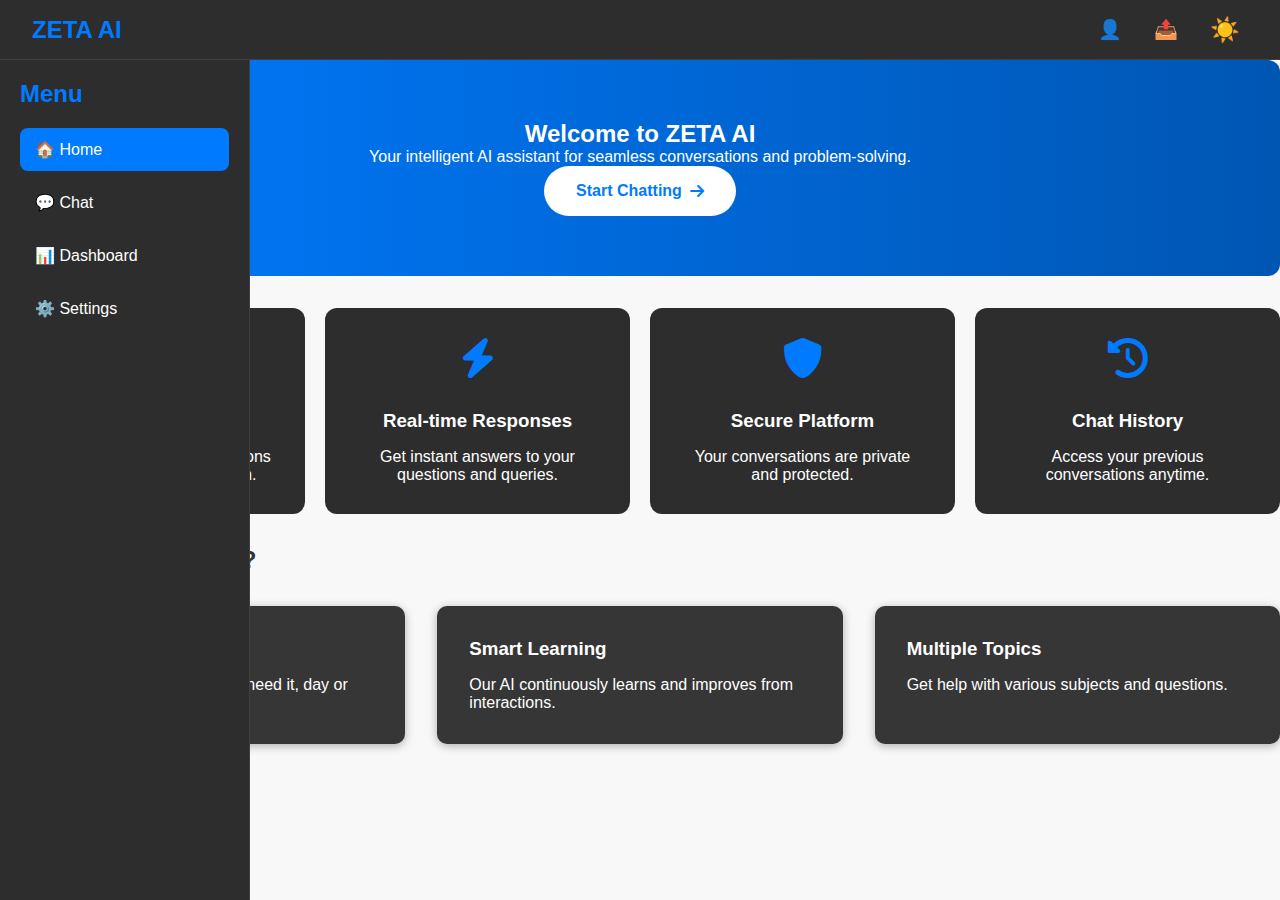
==== index.html @ 68289ae3 "Files added" ====
<!DOCTYPE html>
<html lang="en">
<head>
    <meta charset="UTF-8">
    <meta name="viewport" content="width=device-width, initial-scale=1.0">
    <title>ZETA AI</title>
    <link rel="stylesheet" href="css/styles.css">
    <link rel="stylesheet" href="https://cdnjs.cloudflare.com/ajax/libs/font-awesome/6.0.0/css/all.min.css">
</head>
<body>
    <header>
        <button class="menu-toggle" id="menuToggle">
            <i class="fas fa-bars"></i>
        </button>
        <h1>ZETA AI</h1>
        <div class="header-right">
            <button class="profile-btn">👤</button>
            <button id="logoutBtn">📤</button>
            <button id="theme-toggle">🌙</button>
        </div>
    </header>

    <aside class="menu" id="sideMenu">
        <h2>Menu</h2>
        <ul>
            <li><a href="index.html" class="active">🏠 Home</a></li>
            <li><a href="chat.html">💬 Chat</a></li>
            <li><a href="#">📊 Dashboard</a></li>
            <li><a href="#">⚙️ Settings</a></li>
        </ul>
    </aside>

    <main class="home-container">
        <section class="hero-section">
            <h2>Welcome to ZETA AI</h2>
            <p>Your intelligent AI assistant for seamless conversations and problem-solving.</p>
            <a href="chat.html" class="cta-button">Start Chatting <i class="fas fa-arrow-right"></i></a>
        </section>

        <div class="features-grid">
            <div class="feature-card">
                <i class="fas fa-robot"></i>
                <h3>AI-Powered Chat</h3>
                <p>Experience natural conversations with our advanced AI system.</p>
            </div>
            <div class="feature-card">
                <i class="fas fa-bolt"></i>
                <h3>Real-time Responses</h3>
                <p>Get instant answers to your questions and queries.</p>
            </div>
            <div class="feature-card">
                <i class="fas fa-shield-alt"></i>
                <h3>Secure Platform</h3>
                <p>Your conversations are private and protected.</p>
            </div>
            <div class="feature-card">
                <i class="fas fa-history"></i>
                <h3>Chat History</h3>
                <p>Access your previous conversations anytime.</p>
            </div>
        </div>

        <section class="info-section">
            <h2>Why Choose ZETA AI?</h2>
            <div class="info-grid">
                <div class="info-item">
                    <h3>24/7 Availability</h3>
                    <p>Get assistance whenever you need it, day or night.</p>
                </div>
                <div class="info-item">
                    <h3>Smart Learning</h3>
                    <p>Our AI continuously learns and improves from interactions.</p>
                </div>
                <div class="info-item">
                    <h3>Multiple Topics</h3>
                    <p>Get help with various subjects and questions.</p>
                </div>
            </div>
        </section>
    </main>

    <script src="js/auth.js"></script>
    <script src="js/theme.js"></script>
    <script src="js/menu.js"></script>
</body>
</html>
---- css/styles.css ----
:root {
    --primary-color: #007bff;
    --primary-hover: #0056b3;
    --bg-color: #111111;
    --text-color: #ffffff;
    --element-bg: #1e1e1e;
    --border-color: #2d2d2d;
    --shadow: 0 2px 10px rgba(0, 0, 0, 0.3);
    --menu-bg: #1e1e1e;
    --menu-width: 250px;
    --header-height: 60px;
    --card-bg: #ffffff;
    --card-text: #333;
    --hero-text: #ffffff;
    --feature-icon: #007bff;
    --menu-hover: #404040;
    --input-bg: #ffffff;
    --input-text: #333;
}

/* Dark theme variables */
[data-theme="dark"] {
    --bg-color: #1a1a1a;
    --text-color: #ffffff;
    --element-bg: #2d2d2d;
    --border-color: #404040;
    --shadow: 0 2px 10px rgba(0, 0, 0, 0.3);
    --card-bg: #363636;
    --card-text: #ffffff;
    --hero-text: #ffffff;
    --feature-icon: #007bff;
    --menu-hover: #404040;
    --input-bg: #2d2d2d;
    --input-text: #ffffff;
}

/* General Styles */
* {
    margin: 0;
    padding: 0;
    box-sizing: border-box;
}

body {
    font-family: 'Arial', sans-serif;
    background-color: var(--bg-color);
    color: var(--text-color);
    min-height: 100vh;
}

/* Auth Pages (Login/Register) Styles */
.auth-container {
    display: flex;
    justify-content: center;
    align-items: center;
    min-height: 100vh;
    padding: 1rem;
}

.auth-box {
    background-color: var(--element-bg);
    padding: 2rem;
    border-radius: 10px;
    box-shadow: var(--shadow);
    width: 100%;
    max-width: 400px;
}

.auth-box h1 {
    text-align: center;
    margin-bottom: 2rem;
    color: var(--primary-color);
}

.form-group {
    margin-bottom: 1.5rem;
}

.form-group label {
    display: block;
    margin-bottom: 0.5rem;
    font-weight: bold;
}

.form-group input {
    width: 100%;
    padding: 0.75rem;
    border: 1px solid var(--border-color);
    border-radius: 5px;
    font-size: 1rem;
    background-color: var(--element-bg);
    color: var(--text-color);
}

.auth-btn {
    width: 100%;
    padding: 0.75rem;
    background-color: var(--primary-color);
    color: white;
    border: none;
    border-radius: 5px;
    cursor: pointer;
    font-size: 1rem;
    transition: background-color 0.3s;
}

.auth-btn:hover {
    background-color: var(--primary-hover);
}

.auth-link {
    text-align: center;
    margin-top: 1rem;
}

.auth-link a {
    color: var(--primary-color);
    text-decoration: none;
}

/* Chat Page Styles */
header {
    position: fixed;
    top: 0;
    left: 0;
    right: 0;
    height: var(--header-height);
    background-color: var(--element-bg);
    padding: 0 20px;
    display: flex;
    justify-content: space-between;
    align-items: center;
    z-index: 1000;
    border-bottom: 1px solid var(--border-color);
}

header h1 {
    font-size: 1.5rem;
    color: var(--primary-color);
}

.header-right {
    display: flex;
    gap: 15px;
}

.header-right button {
    background: none;
    border: none;
    color: var(--text-color);
    font-size: 1.2rem;
    cursor: pointer;
    padding: 0.5rem;
}

.chat-container {
    margin-left: var(--menu-width);
    margin-top: var(--header-height);
    height: calc(100vh - var(--header-height));
    display: flex;
    flex-direction: column;
    background-color: var(--bg-color);
}

/* Add your existing chat styles here */

* {
    margin: 0;
    padding: 0;
    box-sizing: border-box;
    font-family: 'Poppins', sans-serif;
}

body {
    background: #f8f8f8;
    color: #333;
    transition: all 0.3s ease;
}

/* Dark Mode */
body.dark-mode {
    background: #121212;
    color: #fff;
    .features{
        .feature {
            background: #1e1e1e;
            box-shadow: 0 2px 4px rgba(255, 255, 255, 0.1);
        }
    }
}

/* Header Styles */
header {
    display: flex;
    justify-content: space-between;
    align-items: center;
    padding: 1rem 2rem;
    background: #6c43ff;
    color: white;
    position: relative;
}

.header-right {
    display: flex;
    align-items: center;
    gap: 1rem;
}

#theme-toggle, .profile-btn {
    background: transparent;
    border: none;
    font-size: 1.5rem;
    cursor: pointer;
    color: white;
    padding: 8px;
    border-radius: 50%;
    transition: all 0.3s ease;
}

#theme-toggle:hover, .profile-btn:hover {
    background: rgba(255, 255, 255, 0.15);
}

/* Features Section */
.features {
    display: flex;
    flex-wrap: wrap;
    justify-content: center;
    gap: 2rem;
    padding: 2rem;
    max-width: 1200px;
    margin: 0 auto;
}

.feature {
    flex: 1;
    min-width: 300px;
    max-width: 350px;
    background: white;
    padding: 1.5rem;
    border-radius: 12px;
    cursor: pointer;
    box-shadow: 0 4px 6px rgba(0,0,0,0.1);
}

.feature h2 {
    margin-bottom: 1rem;
}

.feature ul {
    list-style: none;
    padding-left: 0;
}

.feature li {
    margin: 0.5rem 0;
}

.feature:hover {
    transition: all 0.25s ease;
    transform: translateY(-8px);
}

.profile-btn i {
    font-size: 1.2rem;
}

/* Chat Container */
.chat-container {
    display: flex;
    height: 80vh;
    width: 90%;
    margin: 2rem auto;
    border-radius: 15px;
    overflow: hidden;
    box-shadow: 0 4px 6px rgba(0,0,0,0.1);
}

/* Menu Styles */
.menu {
    position: fixed;
    top: var(--header-height);
    left: 0;
    width: var(--menu-width);
    height: calc(100vh - var(--header-height));
    background-color: var(--menu-bg);
    padding: 20px;
    overflow-y: auto;
    border-right: 1px solid var(--border-color);
}

.menu h2 {
    color: var(--primary-color);
    margin-bottom: 20px;
}

.menu ul {
    list-style: none;
    padding: 0;
    margin: 0;
}

.menu li {
    margin-bottom: 10px;
}

.menu a {
    display: flex;
    align-items: center;
    padding: 12px 15px;
    color: var(--text-color);
    text-decoration: none;
    border-radius: 8px;
    transition: background-color 0.3s;
}

.menu a.active {
    background-color: var(--primary-color);
}

/* Chat Messages */
.chatbox {
    flex: 1;
    margin-left: var(--menu-width);
    display: flex;
    flex-direction: column;
    background-color: var(--element-bg);
}

.messages {
    flex: 1;
    overflow-y: auto;
    padding: 20px;
}

.message {
    max-width: 70%;
    margin-bottom: 20px;
}

.user-message {
    align-self: flex-end;
    background-color: var(--primary-color);
    color: white;
    border-radius: 15px 15px 0 15px;
}

.bot-message {
    align-self: flex-start;
    background-color: var(--element-bg);
}

.message-content {
    line-height: 1.5;
}

/* Input Box */
.input-box {
    background-color: var(--element-bg);
    padding: 20px;
    border-top: 1px solid var(--border-color);
    display: flex;
    gap: 10px;
}

.input-box input {
    flex: 1;
    padding: 12px;
    border: 1px solid var(--border-color);
    border-radius: 8px;
    background-color: var(--bg-color);
    color: var(--text-color);
}

.input-box button {
    padding: 12px 24px;
    background-color: var(--primary-color);
    color: white;
    border: none;
    border-radius: 8px;
    cursor: pointer;
}

/* Dark Mode Adjustments */
body.dark-mode header {
    background: #1a1a1a;
}

body.dark-mode .chatbox {
    background: #1e1e1e;
}

body.dark-mode .bot-message {
    background: #2d2d2d;
    color: #fff;
}

body.dark-mode .input-box {
    background: #1e1e1e;
    border-color: #333;
}

/* Markdown Styling */
.message-content pre {
    background: #f4f4f4;
    padding: 1rem;
    border-radius: 8px;
    overflow-x: auto;
    margin: 1rem 0;
}

.message-content code {
    font-family: 'Courier New', monospace;
    font-size: 0.9em;
}

.message-content strong {
    font-weight: 600;
}

.message-content em {
    font-style: italic;
}

body.dark-mode .message-content pre {
    background: #252526;
    color: #d4d4d4;
}

/* Start Chat Button */
.start-chat-btn {
    display: block;
    width: 200px;
    margin: 2rem auto;
    padding: 1rem;
    text-align: center;
    background: #6c43ff;
    color: white;
    text-decoration: none;
    border-radius: 8px;
    transition: background 0.3s;
}

.start-chat-btn:hover {
    background: #5734cc;
}

.login-container {
    display: flex;
    justify-content: center;
    align-items: center;
    min-height: 100vh;
    background-color: var(--bg-color);
}

.login-box {
    background-color: var(--element-bg);
    padding: 2rem;
    border-radius: 8px;
    box-shadow: 0 2px 10px rgba(0, 0, 0, 0.1);
    width: 100%;
    max-width: 400px;
}

.form-group {
    margin-bottom: 1rem;
}

.form-group label {
    display: block;
    margin-bottom: 0.5rem;
    color: var(--text-color);
}

.form-group input {
    width: 100%;
    padding: 0.5rem;
    border: 1px solid #ccc;
    border-radius: 4px;
    font-size: 1rem;
}

.login-btn {
    width: 100%;
    padding: 0.75rem;
    background-color: #007bff;
    color: white;
    border: none;
    border-radius: 4px;
    cursor: pointer;
    font-size: 1rem;
}

.login-btn:hover {
    background-color: #0056b3;
}

.register-link {
    text-align: center;
    margin-top: 1rem;
}

/* Animations */
@keyframes fadeIn {
    from {
        opacity: 0;
        transform: translateY(10px);
    }
    to {
        opacity: 1;
        transform: translateY(0);
    }
}

/* Responsive Design */
@media (max-width: 768px) {
    :root {
        --menu-width: 0;
    }

    .menu {
        transform: translateX(-100%);
        transition: transform 0.3s ease;
    }

    .menu.active {
        transform: translateX(0);
        width: 250px;
    }

    .home-container, .chat-container {
        margin-left: 0;
    }

    .menu-toggle {
        display: block;
    }

    .features-grid {
        grid-template-columns: 1fr;
        padding: 1rem;
    }
}

@media (max-width: 480px) {
    .header-right {
        gap: 0.5rem;
    }

    .input-box {
        padding: 0.5rem;
    }

    .input-box input {
        padding: 0.5rem;
    }

    .input-box button {
        padding: 0.5rem 1rem;
    }

    .message {
        max-width: 90%;
    }
}

/* Loading Animation */
.loading {
    display: inline-block;
    position: relative;
    width: 64px;
    height: 64px;
}

.loading div {
    position: absolute;
    background: var(--primary-color);
    opacity: 1;
    border-radius: 50%;
    animation: loading 1.4s cubic-bezier(0, 0.2, 0.8, 1) infinite;
}

@keyframes loading {
    0% {
        top: 28px;
        left: 28px;
        width: 0;
        height: 0;
        opacity: 1;
    }
    100% {
        top: -1px;
        left: -1px;
        width: 58px;
        height: 58px;
        opacity: 0;
    }
}

/* Theme Toggle Animation */
#theme-toggle {
    transition: transform 0.3s ease;
}

#theme-toggle:hover {
    transform: rotate(45deg);
}

/* Error Message Styles */
.error-message {
    background-color: #ff4444;
    color: white;
    padding: 0.75rem;
    border-radius: 5px;
    margin-bottom: 1rem;
    animation: fadeIn 0.3s ease;
}

/* Success Message Styles */
.success-message {
    background-color: #00C851;
    color: white;
    padding: 0.75rem;
    border-radius: 5px;
    margin-bottom: 1rem;
    animation: fadeIn 0.3s ease;
}

/* Mobile Menu Toggle */
.menu-toggle {
    display: none;
    font-size: 1.5rem;
    cursor: pointer;
    padding: 0.5rem;
    color: var(--text-color);
    border: none;
    background: none;
    z-index: 1000;
}

/* Hero Section */
.hero-section {
    text-align: center;
    padding: 60px 20px;
    background: linear-gradient(to right, var(--primary-color), var(--primary-hover));
    color: var(--hero-text);
    border-radius: 12px;
    margin-bottom: 2rem;
}

.hero-text {
    font-size: 1.2rem;
    margin: 1rem 0 2rem;
}

.cta-button {
    display: inline-flex;
    align-items: center;
    gap: 0.5rem;
    padding: 1rem 2rem;
    background-color: white;
    color: var(--primary-color);
    text-decoration: none;
    border-radius: 25px;
    font-weight: bold;
    transition: transform 0.3s;
}

.cta-button:hover {
    transform: translateY(-2px);
}

/* Features Grid */
.features-grid {
    display: grid;
    grid-template-columns: repeat(auto-fit, minmax(300px, 1fr));
    gap: 20px;
    margin-top: 30px;
}

.feature-card {
    background-color: var(--element-bg);
    padding: 30px;
    border-radius: 12px;
    text-align: center;
}

.feature-card i {
    font-size: 2.5rem;
    color: var(--feature-icon);
    margin-bottom: 1rem;
}

.feature-card h3 {
    color: var(--card-text);
    margin: 1rem 0;
}

.feature-card p {
    color: var(--card-text);
}

/* Info Section */
.info-section {
    padding: 2rem 0;
}

.info-grid {
    display: grid;
    grid-template-columns: repeat(auto-fit, minmax(300px, 1fr));
    gap: 2rem;
    margin-top: 2rem;
}

.info-item {
    background-color: var(--card-bg);
    color: var(--card-text);
    padding: 2rem;
    border-radius: 10px;
    box-shadow: var(--shadow);
}

.info-item h3 {
    color: var(--card-text);
    margin-bottom: 1rem;
}

/* Chat Enhancements */
.chat-header {
    padding: 1rem;
    background-color: var(--element-bg);
    border-bottom: 1px solid var(--border-color);
}

.chat-status {
    display: flex;
    align-items: center;
    gap: 0.5rem;
}

.status-dot {
    width: 8px;
    height: 8px;
    background-color: #00C851;
    border-radius: 50%;
}

.chat-info {
    margin-top: 2rem;
    padding: 1rem;
    border-top: 1px solid var(--border-color);
    color: var(--text-color);
}

.tips-list {
    list-style: none;
    margin-top: 1rem;
}

.tips-list li {
    display: flex;
    align-items: center;
    gap: 0.5rem;
    margin-bottom: 0.5rem;
    font-size: 0.9rem;
    color: var(--text-color);
}

.bot-header {
    display: flex;
    align-items: center;
    gap: 0.5rem;
    margin-bottom: 0.5rem;
    font-weight: bold;
    color: var(--primary-color);
}

.attachment-btn {
    background: none;
    border: none;
    color: var(--text-color);
    cursor: pointer;
    padding: 0.5rem;
}

/* Responsive Design */
@media (max-width: 768px) {
    .menu-toggle {
        display: block;
    }

    .menu {
        position: fixed;
        left: -100%;
        top: 70px; /* Height of header */
        width: 250px;
        height: calc(100vh - 70px);
        z-index: 1000;
        transition: left 0.3s ease;
    }

    .menu.active {
        left: 0;
    }

    .chatbox, .main-content {
        margin-left: 0;
        width: 100%;
    }

    .features-grid {
        grid-template-columns: 1fr;
    }

    .hero-section {
        padding: 2rem 1rem;
    }
}

@media (max-width: 480px) {
    .hero-text {
        font-size: 1rem;
    }

    .cta-button {
        padding: 0.75rem 1.5rem;
    }

    .feature-card {
        padding: 1.5rem;
    }

    .info-item {
        padding: 1.5rem;
    }
}

/* Add smooth transition for theme changes */
body * {
    transition: background-color 0.3s, color 0.3s;
}

/* Update header and menu styles */
header {
    background-color: var(--element-bg);
    color: var(--text-color);
}

.menu {
    background-color: var(--element-bg);
    color: var(--text-color);
}

.menu a {
    color: var(--text-color);
}

/* Update input styles */
input, textarea {
    background-color: var(--bg-color);
    color: var(--text-color);
    border: 1px solid var(--border-color);
}

/* Update button styles */
.header-right button {
    color: var(--text-color);
}

#theme-toggle {
    cursor: pointer;
    transition: transform 0.3s ease;
}

#theme-toggle:hover {
    transform: rotate(45deg);
}
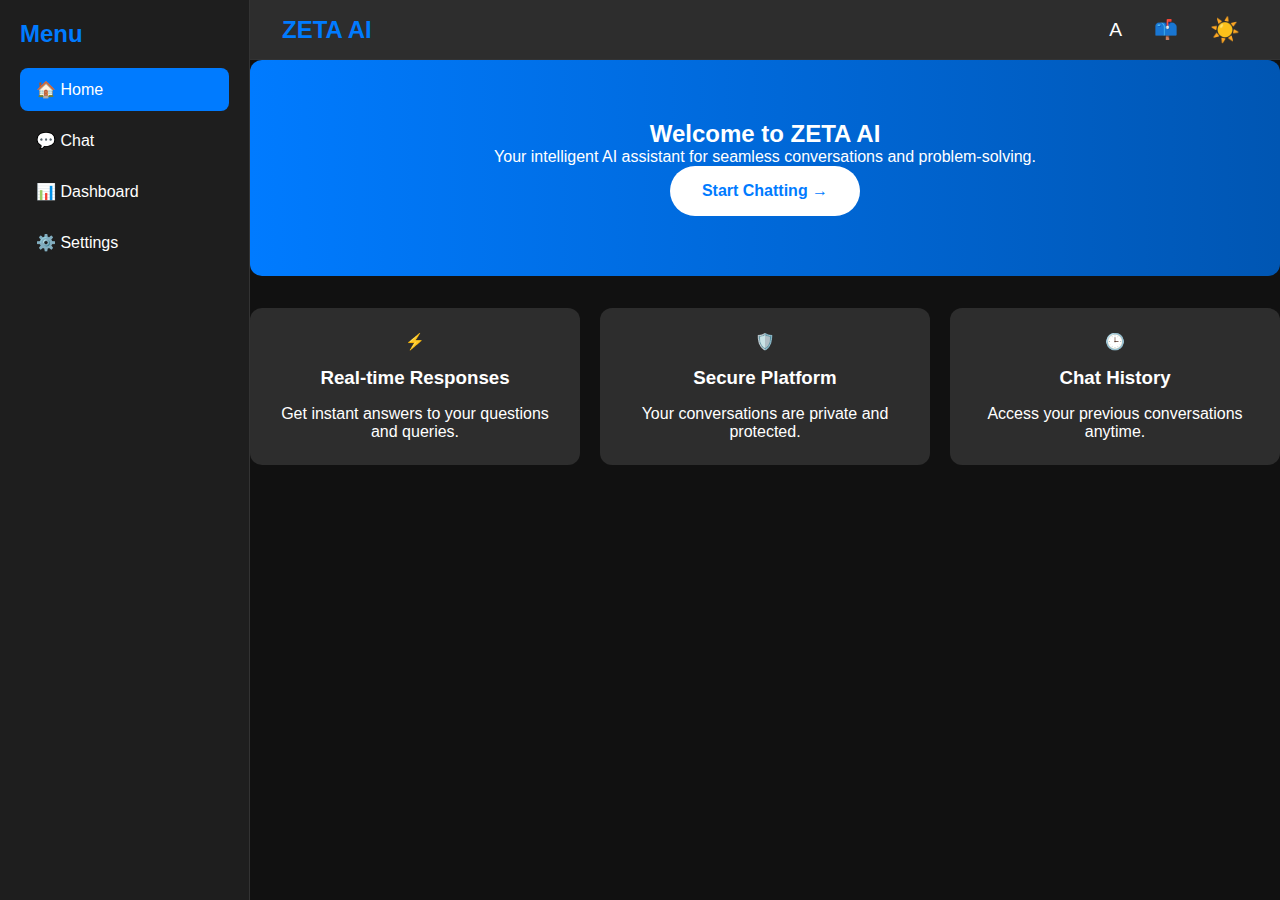
==== commit b7a70a5e: "Files modified" ====
--- a/index.html
+++ b/index.html
@@ -1,86 +1,63 @@
 <!DOCTYPE html>
-<html lang="en">
+<html lang="en" data-theme="dark">
 <head>
     <meta charset="UTF-8">
     <meta name="viewport" content="width=device-width, initial-scale=1.0">
     <title>ZETA AI</title>
     <link rel="stylesheet" href="css/styles.css">
-    <link rel="stylesheet" href="https://cdnjs.cloudflare.com/ajax/libs/font-awesome/6.0.0/css/all.min.css">
 </head>
 <body>
-    <header>
-        <button class="menu-toggle" id="menuToggle">
-            <i class="fas fa-bars"></i>
-        </button>
-        <h1>ZETA AI</h1>
-        <div class="header-right">
-            <button class="profile-btn">👤</button>
-            <button id="logoutBtn">📤</button>
-            <button id="theme-toggle">🌙</button>
-        </div>
-    </header>
+    <div class="app-container">
+        <aside class="sidebar">
+            <h2 class="menu-title">Menu</h2>
+            <nav>
+                <ul>
+                    <li><a href="index.html" class="active">🏠 Home</a></li>
+                    <li><a href="chat.html">💬 Chat</a></li>
+                    <li><a href="#">📊 Dashboard</a></li>
+                    <li><a href="#">⚙️ Settings</a></li>
+                </ul>
+            </nav>
+        </aside>
 
-    <aside class="menu" id="sideMenu">
-        <h2>Menu</h2>
-        <ul>
-            <li><a href="index.html" class="active">🏠 Home</a></li>
-            <li><a href="chat.html">💬 Chat</a></li>
-            <li><a href="#">📊 Dashboard</a></li>
-            <li><a href="#">⚙️ Settings</a></li>
-        </ul>
-    </aside>
+        <main class="main-content">
+            <header>
+                <h1>ZETA AI</h1>
+                <div class="header-right">
+                    <button class="profile-btn">A</button>
+                    <button class="notification-btn">📫</button>
+                    <button id="theme-toggle">🌙</button>
+                </div>
+            </header>
 
-    <main class="home-container">
-        <section class="hero-section">
-            <h2>Welcome to ZETA AI</h2>
-            <p>Your intelligent AI assistant for seamless conversations and problem-solving.</p>
-            <a href="chat.html" class="cta-button">Start Chatting <i class="fas fa-arrow-right"></i></a>
-        </section>
+            <div class="content">
+                <section class="hero-section">
+                    <h2>Welcome to ZETA AI</h2>
+                    <p>Your intelligent AI assistant for seamless conversations and problem-solving.</p>
+                    <a href="chat.html" class="cta-button">Start Chatting →</a>
+                </section>
 
-        <div class="features-grid">
-            <div class="feature-card">
-                <i class="fas fa-robot"></i>
-                <h3>AI-Powered Chat</h3>
-                <p>Experience natural conversations with our advanced AI system.</p>
-            </div>
-            <div class="feature-card">
-                <i class="fas fa-bolt"></i>
-                <h3>Real-time Responses</h3>
-                <p>Get instant answers to your questions and queries.</p>
-            </div>
-            <div class="feature-card">
-                <i class="fas fa-shield-alt"></i>
-                <h3>Secure Platform</h3>
-                <p>Your conversations are private and protected.</p>
-            </div>
-            <div class="feature-card">
-                <i class="fas fa-history"></i>
-                <h3>Chat History</h3>
-                <p>Access your previous conversations anytime.</p>
-            </div>
-        </div>
-
-        <section class="info-section">
-            <h2>Why Choose ZETA AI?</h2>
-            <div class="info-grid">
-                <div class="info-item">
-                    <h3>24/7 Availability</h3>
-                    <p>Get assistance whenever you need it, day or night.</p>
-                </div>
-                <div class="info-item">
-                    <h3>Smart Learning</h3>
-                    <p>Our AI continuously learns and improves from interactions.</p>
-                </div>
-                <div class="info-item">
-                    <h3>Multiple Topics</h3>
-                    <p>Get help with various subjects and questions.</p>
+                <div class="features-grid">
+                    <div class="feature-card">
+                        <div class="icon">⚡</div>
+                        <h3>Real-time Responses</h3>
+                        <p>Get instant answers to your questions and queries.</p>
+                    </div>
+                    <div class="feature-card">
+                        <div class="icon">🛡️</div>
+                        <h3>Secure Platform</h3>
+                        <p>Your conversations are private and protected.</p>
+                    </div>
+                    <div class="feature-card">
+                        <div class="icon">🕒</div>
+                        <h3>Chat History</h3>
+                        <p>Access your previous conversations anytime.</p>
+                    </div>
                 </div>
             </div>
-        </section>
-    </main>
+        </main>
+    </div>
 
-    <script src="js/auth.js"></script>
     <script src="js/theme.js"></script>
-    <script src="js/menu.js"></script>
 </body>
 </html>--- a/css/styles.css
+++ b/css/styles.css
@@ -16,22 +16,49 @@
     --menu-hover: #404040;
     --input-bg: #ffffff;
     --input-text: #333;
+    --sidebar-width: 250px;
+    --header-bg: #1e1e1e;
+    --sidebar-bg: #1e1e1e;
 }
 
 /* Dark theme variables */
 [data-theme="dark"] {
-    --bg-color: #1a1a1a;
+    --bg-color: #111111;
     --text-color: #ffffff;
     --element-bg: #2d2d2d;
-    --border-color: #404040;
+    --border-color: #333333;
     --shadow: 0 2px 10px rgba(0, 0, 0, 0.3);
-    --card-bg: #363636;
+    --card-bg: #2d2d2d;
     --card-text: #ffffff;
     --hero-text: #ffffff;
     --feature-icon: #007bff;
-    --menu-hover: #404040;
+    --menu-hover: #2d2d2d;
     --input-bg: #2d2d2d;
     --input-text: #ffffff;
+    --sidebar-bg: #1e1e1e;
+    --header-bg: #1e1e1e;
+    --feature-card-bg: #2d2d2d;
+    --feature-text: #ffffff;
+}
+
+/* Light theme variables */
+[data-theme="light"] {
+    --bg-color: #f5f5f5;
+    --text-color: #333333;
+    --element-bg: #ffffff;
+    --border-color: #e0e0e0;
+    --shadow: 0 2px 10px rgba(0, 0, 0, 0.3);
+    --card-bg: #ffffff;
+    --card-text: #333333;
+    --hero-text: #ffffff;
+    --feature-icon: #007bff;
+    --menu-hover: #f0f0f0;
+    --input-bg: #ffffff;
+    --input-text: #333333;
+    --sidebar-bg: #ffffff;
+    --header-bg: #ffffff;
+    --feature-card-bg: #ffffff;
+    --feature-text: #333333;
 }
 
 /* General Styles */
@@ -39,6 +66,7 @@
     margin: 0;
     padding: 0;
     box-sizing: border-box;
+    transition: background-color 0.3s, color 0.3s, border-color 0.3s;
 }
 
 body {
@@ -125,7 +153,7 @@
     left: 0;
     right: 0;
     height: var(--header-height);
-    background-color: var(--element-bg);
+    background-color: var(--header-bg);
     padding: 0 20px;
     display: flex;
     justify-content: space-between;
@@ -283,7 +311,7 @@
     left: 0;
     width: var(--menu-width);
     height: calc(100vh - var(--header-height));
-    background-color: var(--menu-bg);
+    background-color: var(--sidebar-bg);
     padding: 20px;
     overflow-y: auto;
     border-right: 1px solid var(--border-color);
@@ -318,6 +346,10 @@
     background-color: var(--primary-color);
 }
 
+.menu a:hover {
+    background-color: var(--menu-hover);
+}
+
 /* Chat Messages */
 .chatbox {
     flex: 1;
@@ -347,7 +379,7 @@
 
 .bot-message {
     align-self: flex-start;
-    background-color: var(--element-bg);
+    background-color: var(--card-bg);
 }
 
 .message-content {
@@ -679,10 +711,11 @@
 }
 
 .feature-card {
-    background-color: var(--element-bg);
-    padding: 30px;
+    background-color: var(--feature-card-bg);
+    padding: 24px;
     border-radius: 12px;
     text-align: center;
+    color: var(--feature-text);
 }
 
 .feature-card i {
@@ -692,12 +725,12 @@
 }
 
 .feature-card h3 {
-    color: var(--card-text);
-    margin: 1rem 0;
+    color: var(--feature-text);
+    margin: 16px 0;
 }
 
 .feature-card p {
-    color: var(--card-text);
+    color: var(--feature-text);
 }
 
 /* Info Section */
@@ -835,6 +868,89 @@
     }
 }
 
+/* Chat Input Styles */
+.chat-input {
+    position: fixed;
+    bottom: 0;
+    right: 0;
+    left: var(--menu-width);
+    padding: 20px;
+    background-color: var(--sidebar-bg);
+    border-top: 1px solid var(--border-color);
+    display: flex;
+    gap: 12px;
+    z-index: 100;
+}
+
+.chat-input input {
+    flex: 1;
+    padding: 12px 16px;
+    border: 1px solid var(--border-color);
+    border-radius: 8px;
+    background-color: var(--input-bg);
+    color: var(--input-text);
+    font-size: 1rem;
+}
+
+.chat-input input::placeholder {
+    color: var(--text-color);
+    opacity: 0.6;
+}
+
+/* Messages Area */
+.chat-messages {
+    padding: 20px;
+    margin-bottom: 80px; /* Space for fixed input */
+    overflow-y: auto;
+    height: calc(100vh - var(--header-height) - 80px);
+}
+
+.message {
+    max-width: 70%;
+    margin-bottom: 16px;
+    padding: 12px 16px;
+    border-radius: 12px;
+    color: var(--text-color);
+}
+
+.bot-message {
+    background-color: var(--card-bg);
+    align-self: flex-start;
+}
+
+/* Menu Styles */
+.menu {
+    background-color: var(--sidebar-bg);
+    color: var(--text-color);
+}
+
+.menu a {
+    color: var(--text-color);
+}
+
+.menu a:hover {
+    background-color: var(--menu-hover);
+}
+
+/* Quick Tips */
+.quick-tips {
+    color: var(--text-color);
+}
+
+.quick-tips li {
+    color: var(--text-color);
+}
+
+/* Header */
+header {
+    background-color: var(--header-bg);
+    border-bottom: 1px solid var(--border-color);
+}
+
+.header-right button {
+    color: var(--text-color);
+}
+
 /* Add smooth transition for theme changes */
 body * {
     transition: background-color 0.3s, color 0.3s;
@@ -874,4 +990,140 @@
 
 #theme-toggle:hover {
     transform: rotate(45deg);
+}
+
+/* App Container */
+.app-container {
+    display: flex;
+    min-height: 100vh;
+}
+
+/* Sidebar Styles */
+.sidebar {
+    width: var(--sidebar-width);
+    background-color: var(--sidebar-bg);
+    border-right: 1px solid var(--border-color);
+    padding: 20px;
+    position: fixed;
+    height: 100vh;
+    overflow-y: auto;
+}
+
+.menu-title {
+    color: var(--primary-color);
+    margin-bottom: 20px;
+}
+
+.sidebar nav ul {
+    list-style: none;
+}
+
+.sidebar nav a {
+    display: flex;
+    align-items: center;
+    padding: 12px 16px;
+    color: var(--text-color);
+    text-decoration: none;
+    border-radius: 8px;
+    margin-bottom: 8px;
+}
+
+.sidebar nav a.active {
+    background-color: var(--primary-color);
+    color: white;
+}
+
+/* Main Content */
+.main-content {
+    flex: 1;
+    margin-left: var(--sidebar-width);
+}
+
+/* Quick Tips */
+.quick-tips {
+    margin-top: 40px;
+    padding-top: 20px;
+    border-top: 1px solid var(--border-color);
+}
+
+.quick-tips h3 {
+    margin-bottom: 16px;
+}
+
+.quick-tips ul {
+    list-style: none;
+}
+
+.quick-tips li {
+    margin-bottom: 12px;
+    display: flex;
+    align-items: center;
+    gap: 8px;
+}
+
+/* Add these to your existing styles */
+.message {
+    max-width: 70%;
+    margin-bottom: 16px;
+    padding: 12px 16px;
+    border-radius: 12px;
+}
+
+.user-message {
+    background-color: var(--primary-color);
+    color: white;
+    align-self: flex-end;
+    margin-left: auto;
+}
+
+.bot-message {
+    background-color: var(--card-bg);
+    color: var(--text-color);
+    align-self: flex-start;
+}
+
+.chat-messages {
+    display: flex;
+    flex-direction: column;
+    padding: 20px;
+    margin-bottom: 80px;
+    overflow-y: auto;
+    height: calc(100vh - var(--header-height) - 80px);
+}
+
+/* Login styles */
+.login-container {
+    display: flex;
+    justify-content: center;
+    align-items: center;
+    min-height: 100vh;
+    background-color: var(--bg-color);
+}
+
+.login-box {
+    background-color: var(--card-bg);
+    padding: 2rem;
+    border-radius: 12px;
+    width: 100%;
+    max-width: 400px;
+    color: var(--text-color);
+}
+
+.login-btn {
+    width: 100%;
+    padding: 12px;
+    background-color: var(--primary-color);
+    color: white;
+    border: none;
+    border-radius: 8px;
+    cursor: pointer;
+    font-size: 1rem;
+}
+
+.error-message {
+    background-color: #ff4444;
+    color: white;
+    padding: 10px;
+    border-radius: 4px;
+    margin-bottom: 1rem;
 }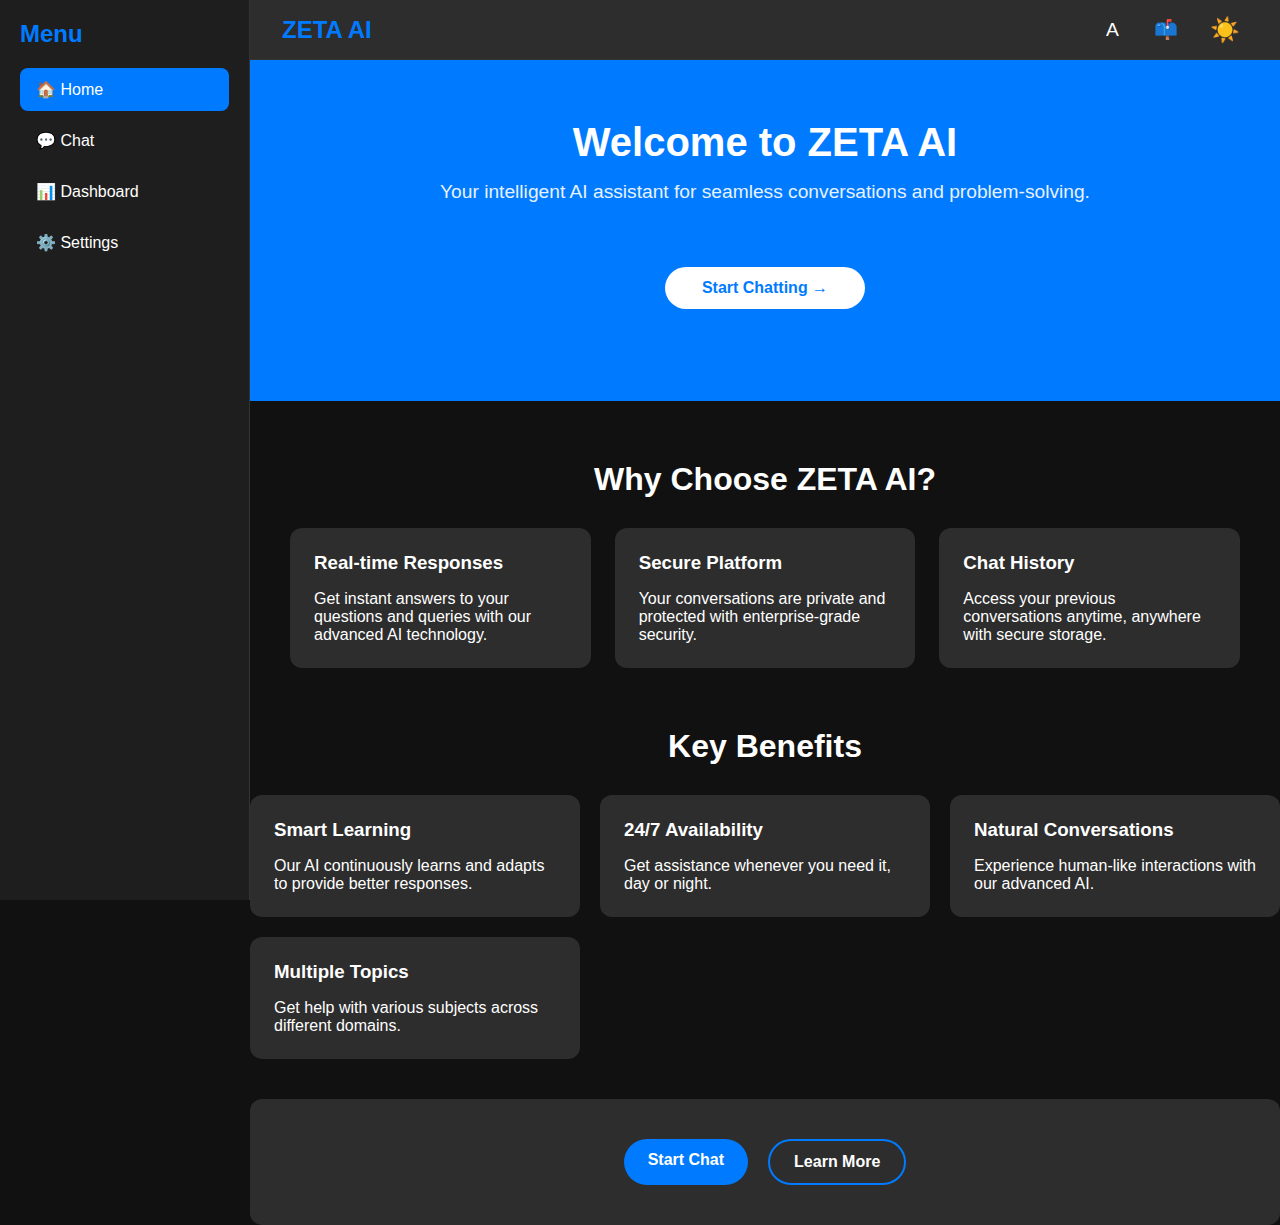
==== commit d8d48fe5: "Files modified" ====
--- a/index.html
+++ b/index.html
@@ -30,31 +30,58 @@
                 </div>
             </header>
 
-            <div class="content">
-                <section class="hero-section">
-                    <h2>Welcome to ZETA AI</h2>
-                    <p>Your intelligent AI assistant for seamless conversations and problem-solving.</p>
-                    <a href="chat.html" class="cta-button">Start Chatting →</a>
-                </section>
+            <section class="hero-section">
+                <h1>Welcome to ZETA AI</h1>
+                <p>Your intelligent AI assistant for seamless conversations and problem-solving.</p>
+                <a href="chat.html" class="start-chat-btn">Start Chatting →</a>
+            </section>
 
+            <section class="features-section">
+                <h2>Why Choose ZETA AI?</h2>
                 <div class="features-grid">
                     <div class="feature-card">
-                        <div class="icon">⚡</div>
                         <h3>Real-time Responses</h3>
-                        <p>Get instant answers to your questions and queries.</p>
+                        <p>Get instant answers to your questions and queries with our advanced AI technology.</p>
                     </div>
                     <div class="feature-card">
-                        <div class="icon">🛡️</div>
                         <h3>Secure Platform</h3>
-                        <p>Your conversations are private and protected.</p>
+                        <p>Your conversations are private and protected with enterprise-grade security.</p>
                     </div>
                     <div class="feature-card">
-                        <div class="icon">🕒</div>
                         <h3>Chat History</h3>
-                        <p>Access your previous conversations anytime.</p>
+                        <p>Access your previous conversations anytime, anywhere with secure storage.</p>
                     </div>
                 </div>
-            </div>
+            </section>
+
+            <section class="benefits-section">
+                <h2>Key Benefits</h2>
+                <div class="benefits-grid">
+                    <div class="benefit-card">
+                        <h3>Smart Learning</h3>
+                        <p>Our AI continuously learns and adapts to provide better responses.</p>
+                    </div>
+                    <div class="benefit-card">
+                        <h3>24/7 Availability</h3>
+                        <p>Get assistance whenever you need it, day or night.</p>
+                    </div>
+                    <div class="benefit-card">
+                        <h3>Natural Conversations</h3>
+                        <p>Experience human-like interactions with our advanced AI.</p>
+                    </div>
+                    <div class="benefit-card">
+                        <h3>Multiple Topics</h3>
+                        <p>Get help with various subjects across different domains.</p>
+                    </div>
+                </div>
+            </section>
+
+            <section class="cta-section">
+                <div class="cta-buttons">
+                    <a href="chat.html" class="start-chat">Start Chat</a>
+                    <a href="#" class="learn-more">Learn More</a>
+                </div>
+            </section>
         </main>
     </div>
 
--- a/css/styles.css
+++ b/css/styles.css
@@ -183,7 +183,7 @@
 
 .chat-container {
     margin-left: var(--menu-width);
-    margin-top: var(--header-height);
+    width: calc(100% - var(--menu-width));
     height: calc(100vh - var(--header-height));
     display: flex;
     flex-direction: column;
@@ -367,19 +367,23 @@
 
 .message {
     max-width: 70%;
-    margin-bottom: 20px;
+    margin-bottom: 1rem;
+    padding: 1rem;
+    border-radius: 12px;
+    animation: fadeIn 0.3s ease;
 }
 
 .user-message {
-    align-self: flex-end;
     background-color: var(--primary-color);
     color: white;
-    border-radius: 15px 15px 0 15px;
+    margin-left: auto;
+    border-radius: 12px 12px 0 12px;
 }
 
 .bot-message {
-    align-self: flex-start;
     background-color: var(--card-bg);
+    color: var(--text-color);
+    border-radius: 12px 12px 12px 0;
 }
 
 .message-content {
@@ -640,7 +644,13 @@
 
 /* Error Message Styles */
 .error-message {
-    background-color: #ff4444;
+    background-color: rgba(255, 68, 68, 0.1);
+    border-left: 4px solid #ff4444;
+}
+
+/* Success Message Styles */
+.success-message {
+    background-color: #00C851;
     color: white;
     padding: 0.75rem;
     border-radius: 5px;
@@ -648,16 +658,6 @@
     animation: fadeIn 0.3s ease;
 }
 
-/* Success Message Styles */
-.success-message {
-    background-color: #00C851;
-    color: white;
-    padding: 0.75rem;
-    border-radius: 5px;
-    margin-bottom: 1rem;
-    animation: fadeIn 0.3s ease;
-}
-
 /* Mobile Menu Toggle */
 .menu-toggle {
     display: none;
@@ -672,24 +672,28 @@
 
 /* Hero Section */
 .hero-section {
+    background-color: var(--primary-color);
+    padding: 60px 40px;
     text-align: center;
-    padding: 60px 20px;
-    background: linear-gradient(to right, var(--primary-color), var(--primary-hover));
-    color: var(--hero-text);
-    border-radius: 12px;
+    color: white;
+    width: 100%;
+    margin: 0;
+}
+
+.hero-section h1 {
+    font-size: 2.5rem;
+    margin-bottom: 1rem;
+}
+
+.hero-section p {
+    font-size: 1.2rem;
     margin-bottom: 2rem;
-}
-
-.hero-text {
-    font-size: 1.2rem;
-    margin: 1rem 0 2rem;
-}
-
-.cta-button {
-    display: inline-flex;
-    align-items: center;
-    gap: 0.5rem;
-    padding: 1rem 2rem;
+    opacity: 0.9;
+}
+
+.start-chat-btn {
+    display: inline-block;
+    padding: 12px 24px;
     background-color: white;
     color: var(--primary-color);
     text-decoration: none;
@@ -698,188 +702,120 @@
     transition: transform 0.3s;
 }
 
-.cta-button:hover {
-    transform: translateY(-2px);
-}
-
-/* Features Grid */
+/* Features Section */
+.features-section {
+    padding: 60px 40px;
+    width: 100%;
+}
+
+.features-section h2 {
+    color: var(--text-color);
+    text-align: center;
+    margin-bottom: 30px;
+    font-size: 2rem;
+}
+
 .features-grid {
     display: grid;
-    grid-template-columns: repeat(auto-fit, minmax(300px, 1fr));
-    gap: 20px;
-    margin-top: 30px;
+    grid-template-columns: repeat(3, 1fr);
+    gap: 24px;
+    max-width: 1400px;
+    margin: 0 auto;
 }
 
 .feature-card {
-    background-color: var(--feature-card-bg);
+    background-color: var(--element-bg);
     padding: 24px;
     border-radius: 12px;
+    color: var(--text-color);
+}
+
+.feature-card h3 {
+    color: var(--text-color);
+    margin-bottom: 1rem;
+}
+
+/* Benefits Section */
+.benefits-section {
+    margin-bottom: 40px;
+}
+
+.benefits-section h2 {
+    color: var(--text-color);
     text-align: center;
-    color: var(--feature-text);
-}
-
-.feature-card i {
-    font-size: 2.5rem;
-    color: var(--feature-icon);
+    margin-bottom: 30px;
+    font-size: 2rem;
+}
+
+.benefits-grid {
+    display: grid;
+    grid-template-columns: repeat(auto-fit, minmax(250px, 1fr));
+    gap: 20px;
+}
+
+.benefit-card {
+    background-color: var(--element-bg);
+    padding: 24px;
+    border-radius: 12px;
+    color: var(--text-color);
+}
+
+.benefit-card h3 {
+    color: var(--text-color);
     margin-bottom: 1rem;
 }
 
-.feature-card h3 {
-    color: var(--feature-text);
-    margin: 16px 0;
-}
-
-.feature-card p {
-    color: var(--feature-text);
-}
-
-/* Info Section */
-.info-section {
-    padding: 2rem 0;
-}
-
-.info-grid {
-    display: grid;
-    grid-template-columns: repeat(auto-fit, minmax(300px, 1fr));
-    gap: 2rem;
-    margin-top: 2rem;
-}
-
-.info-item {
-    background-color: var(--card-bg);
-    color: var(--card-text);
-    padding: 2rem;
-    border-radius: 10px;
-    box-shadow: var(--shadow);
-}
-
-.info-item h3 {
-    color: var(--card-text);
-    margin-bottom: 1rem;
-}
-
-/* Chat Enhancements */
-.chat-header {
-    padding: 1rem;
+/* CTA Section */
+.cta-section {
+    text-align: center;
+    padding: 40px;
     background-color: var(--element-bg);
-    border-bottom: 1px solid var(--border-color);
-}
-
-.chat-status {
-    display: flex;
-    align-items: center;
-    gap: 0.5rem;
-}
-
-.status-dot {
-    width: 8px;
-    height: 8px;
-    background-color: #00C851;
-    border-radius: 50%;
-}
-
-.chat-info {
-    margin-top: 2rem;
-    padding: 1rem;
-    border-top: 1px solid var(--border-color);
-    color: var(--text-color);
-}
-
-.tips-list {
-    list-style: none;
-    margin-top: 1rem;
-}
-
-.tips-list li {
-    display: flex;
-    align-items: center;
-    gap: 0.5rem;
-    margin-bottom: 0.5rem;
-    font-size: 0.9rem;
-    color: var(--text-color);
-}
-
-.bot-header {
-    display: flex;
-    align-items: center;
-    gap: 0.5rem;
-    margin-bottom: 0.5rem;
+    border-radius: 12px;
+}
+
+.cta-buttons {
+    display: flex;
+    gap: 20px;
+    justify-content: center;
+}
+
+.start-chat, .learn-more {
+    padding: 12px 24px;
+    border-radius: 25px;
+    text-decoration: none;
     font-weight: bold;
-    color: var(--primary-color);
-}
-
-.attachment-btn {
-    background: none;
-    border: none;
-    color: var(--text-color);
-    cursor: pointer;
-    padding: 0.5rem;
-}
-
-/* Responsive Design */
-@media (max-width: 768px) {
-    .menu-toggle {
-        display: block;
-    }
-
-    .menu {
-        position: fixed;
-        left: -100%;
-        top: 70px; /* Height of header */
-        width: 250px;
-        height: calc(100vh - 70px);
-        z-index: 1000;
-        transition: left 0.3s ease;
-    }
-
-    .menu.active {
-        left: 0;
-    }
-
-    .chatbox, .main-content {
-        margin-left: 0;
-        width: 100%;
-    }
-
-    .features-grid {
-        grid-template-columns: 1fr;
-    }
-
-    .hero-section {
-        padding: 2rem 1rem;
-    }
-}
-
-@media (max-width: 480px) {
-    .hero-text {
-        font-size: 1rem;
-    }
-
-    .cta-button {
-        padding: 0.75rem 1.5rem;
-    }
-
-    .feature-card {
-        padding: 1.5rem;
-    }
-
-    .info-item {
-        padding: 1.5rem;
-    }
+}
+
+.start-chat {
+    background-color: var(--primary-color);
+    color: white;
+}
+
+.learn-more {
+    background-color: transparent;
+    color: var(--text-color);
+    border: 2px solid var(--primary-color);
+}
+
+/* Main Content Styles */
+.main-content {
+    margin-left: var(--menu-width);
+    width: calc(100% - var(--menu-width));
+    min-height: 100vh;
+    background-color: var(--bg-color);
 }
 
 /* Chat Input Styles */
 .chat-input {
     position: fixed;
     bottom: 0;
+    left: var(--menu-width);
     right: 0;
-    left: var(--menu-width);
     padding: 20px;
-    background-color: var(--sidebar-bg);
+    background-color: var(--element-bg);
     border-top: 1px solid var(--border-color);
     display: flex;
     gap: 12px;
-    z-index: 100;
 }
 
 .chat-input input {
@@ -899,10 +835,9 @@
 
 /* Messages Area */
 .chat-messages {
+    flex: 1;
     padding: 20px;
-    margin-bottom: 80px; /* Space for fixed input */
     overflow-y: auto;
-    height: calc(100vh - var(--header-height) - 80px);
 }
 
 .message {
@@ -1033,12 +968,6 @@
     color: white;
 }
 
-/* Main Content */
-.main-content {
-    flex: 1;
-    margin-left: var(--sidebar-width);
-}
-
 /* Quick Tips */
 .quick-tips {
     margin-top: 40px;
@@ -1126,4 +1055,270 @@
     padding: 10px;
     border-radius: 4px;
     margin-bottom: 1rem;
+}
+
+/* Add these styles */
+.logout-btn {
+    background: none;
+    border: none;
+    color: var(--text-color);
+    font-size: 1.2rem;
+    cursor: pointer;
+    padding: 8px;
+    display: flex;
+    align-items: center;
+    justify-content: center;
+    transition: color 0.3s;
+}
+
+.logout-btn:hover {
+    color: var(--primary-color);
+}
+
+/* Update chat input and send button styles */
+.chat-input {
+    position: fixed;
+    bottom: 0;
+    left: var(--menu-width);
+    right: 0;
+    padding: 20px;
+    background-color: var(--element-bg);
+    border-top: 1px solid var(--border-color);
+    display: flex;
+    gap: 12px;
+}
+
+.chat-input input {
+    flex: 1;
+    padding: 12px 16px;
+    border: 1px solid var(--border-color);
+    border-radius: 8px;
+    background-color: var(--input-bg);
+    color: var(--input-text);
+    font-size: 1rem;
+}
+
+#sendButton {
+    background-color: var(--primary-color);
+    color: white;
+    border: none;
+    border-radius: 8px;
+    padding: 0 20px;
+    cursor: pointer;
+    display: flex;
+    align-items: center;
+    justify-content: center;
+    transition: background-color 0.3s;
+}
+
+#sendButton:hover {
+    background-color: var(--primary-hover);
+}
+
+/* Add typing indicator styles */
+.typing-indicator {
+    padding: 1rem;
+}
+
+.typing-dots {
+    display: flex;
+    gap: 4px;
+    padding: 8px 0;
+}
+
+.typing-dots span {
+    width: 8px;
+    height: 8px;
+    background-color: var(--primary-color);
+    border-radius: 50%;
+    animation: bounce 1.4s infinite ease-in-out;
+}
+
+.typing-dots span:nth-child(1) { animation-delay: -0.32s; }
+.typing-dots span:nth-child(2) { animation-delay: -0.16s; }
+
+@keyframes bounce {
+    0%, 80%, 100% { transform: scale(0); }
+    40% { transform: scale(1); }
+}
+
+/* User Menu Styles */
+.user-menu {
+    position: relative;
+    margin-right: 16px;
+}
+
+.profile-btn {
+    background: var(--primary-color);
+    border: none;
+    width: 36px;
+    height: 36px;
+    border-radius: 50%;
+    cursor: pointer;
+    display: flex;
+    align-items: center;
+    justify-content: center;
+}
+
+.user-initial {
+    color: white;
+    font-weight: bold;
+    font-size: 16px;
+}
+
+.user-dropdown {
+    position: absolute;
+    top: calc(100% + 8px);
+    right: 0;
+    background: var(--element-bg);
+    border-radius: 8px;
+    box-shadow: 0 4px 12px rgba(0, 0, 0, 0.15);
+    width: 220px;
+    display: none;
+    z-index: 1000;
+}
+
+.user-dropdown.active {
+    display: block;
+}
+
+.user-info {
+    padding: 16px;
+    border-bottom: 1px solid var(--border-color);
+}
+
+.user-info span {
+    display: block;
+    color: var(--text-color);
+}
+
+#userName {
+    font-weight: bold;
+    margin-bottom: 4px;
+}
+
+#userEmail {
+    font-size: 14px;
+    opacity: 0.7;
+}
+
+.logout-btn {
+    width: 100%;
+    padding: 12px 16px;
+    display: flex;
+    align-items: center;
+    gap: 8px;
+    background: none;
+    border: none;
+    color: #ff4444;
+    cursor: pointer;
+    transition: background-color 0.2s;
+}
+
+.logout-btn:hover {
+    background-color: var(--bg-color);
+}
+
+/* Click outside overlay */
+.overlay {
+    position: fixed;
+    top: 0;
+    left: 0;
+    right: 0;
+    bottom: 0;
+    background: transparent;
+    display: none;
+    z-index: 999;
+}
+
+.overlay.active {
+    display: block;
+}
+
+/* User Profile Dropdown Styles */
+.user-profile {
+    position: relative;
+}
+
+.profile-btn {
+    background: var(--primary-color);
+    border: none;
+    width: 35px;
+    height: 35px;
+    border-radius: 50%;
+    cursor: pointer;
+    display: flex;
+    align-items: center;
+    justify-content: center;
+    transition: transform 0.2s;
+}
+
+.profile-btn:hover {
+    transform: scale(1.05);
+}
+
+.profile-initial {
+    color: white;
+    font-weight: bold;
+    font-size: 1.1rem;
+}
+
+.profile-dropdown {
+    position: absolute;
+    top: calc(100% + 10px);
+    right: 0;
+    width: 240px;
+    background-color: var(--card-bg);
+    border-radius: 8px;
+    box-shadow: 0 4px 12px rgba(0, 0, 0, 0.15);
+    opacity: 0;
+    visibility: hidden;
+    transform: translateY(-10px);
+    transition: all 0.3s ease;
+}
+
+.profile-dropdown.active {
+    opacity: 1;
+    visibility: visible;
+    transform: translateY(0);
+}
+
+.dropdown-header {
+    padding: 16px;
+    border-bottom: 1px solid var(--border-color);
+}
+
+.user-name {
+    display: block;
+    font-weight: bold;
+    color: var(--text-color);
+    margin-bottom: 5px;
+}
+
+.user-email {
+    display: block;
+    font-size: 0.85rem;
+    color: var(--text-color);
+    opacity: 0.7;
+}
+
+.dropdown-item {
+    display: flex;
+    align-items: center;
+    gap: 8px;
+    width: 100%;
+    padding: 12px 16px;
+    border: none;
+    background: none;
+    color: var(--text-color);
+    cursor: pointer;
+    transition: background-color 0.2s;
+}
+
+.dropdown-item:hover {
+    background-color: var(--menu-hover);
+}
+
+.dropdown-item i {
+    color: #ff4444;
 }